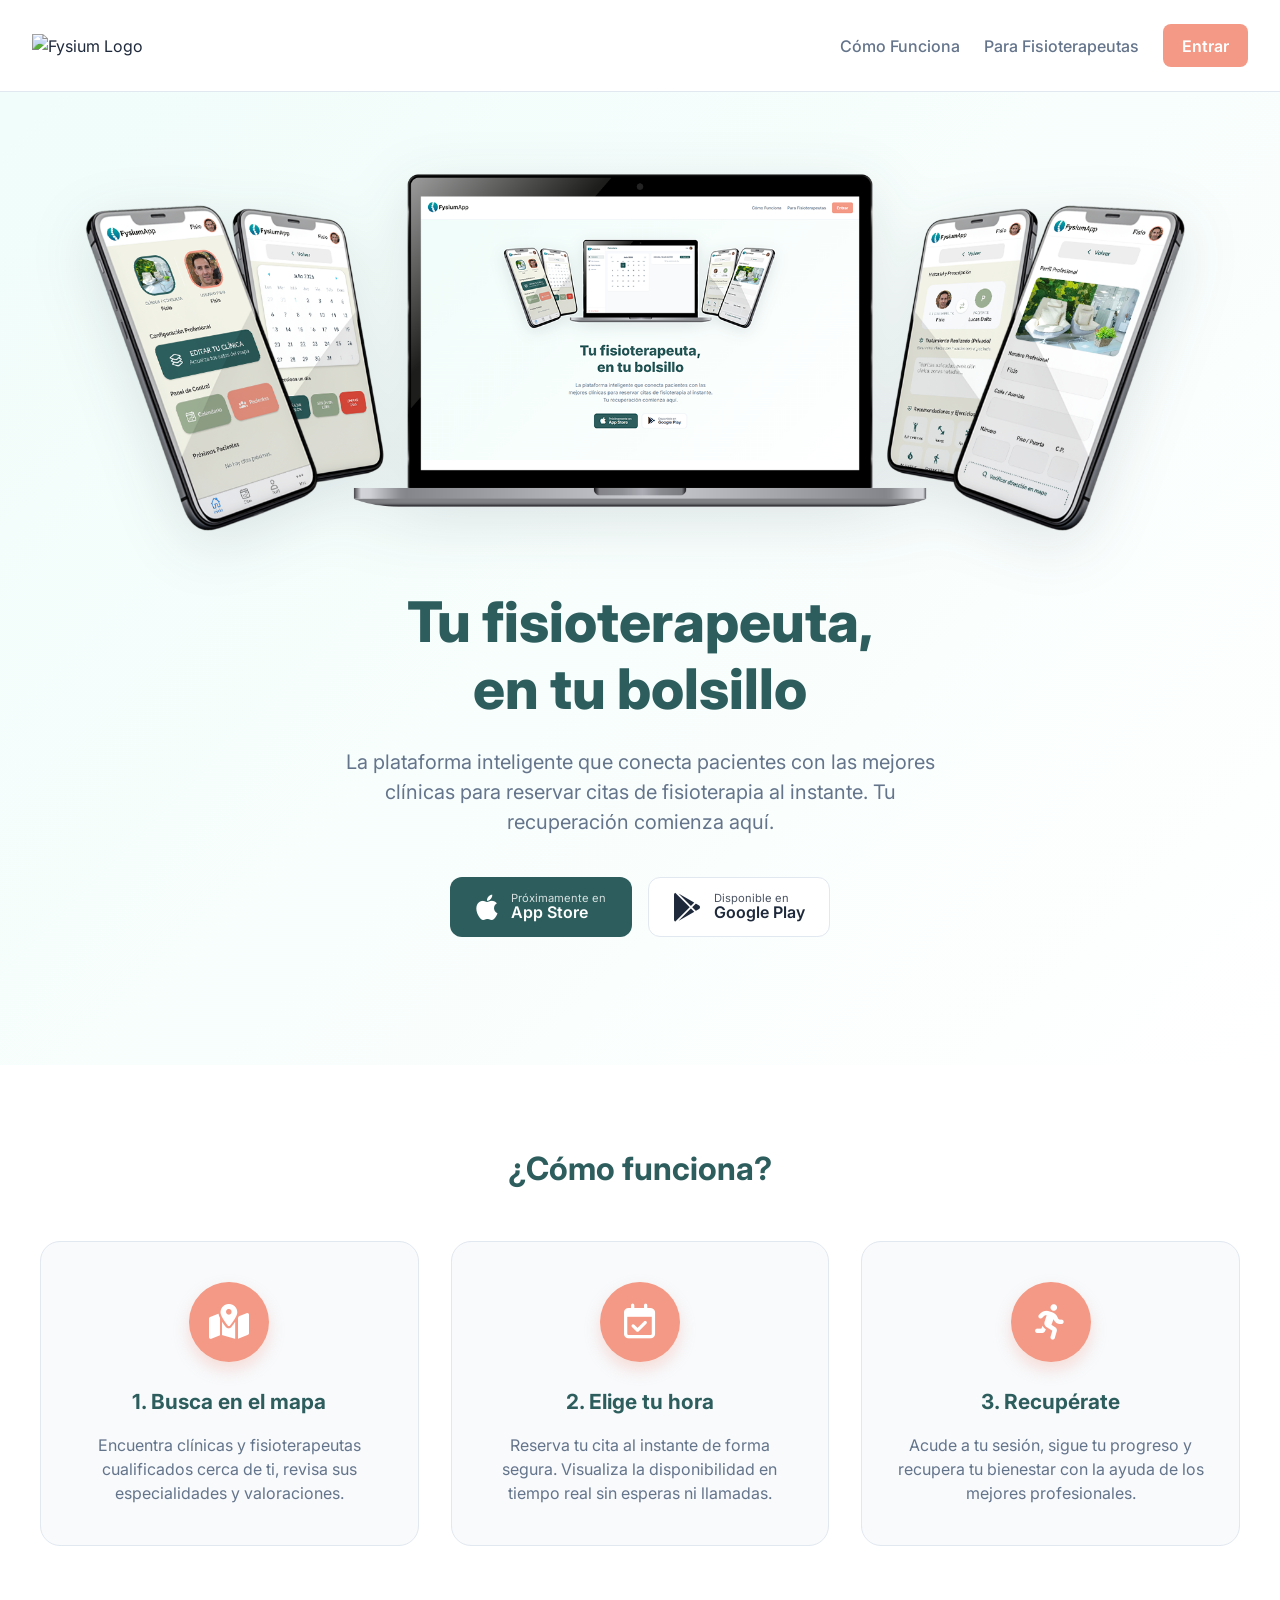
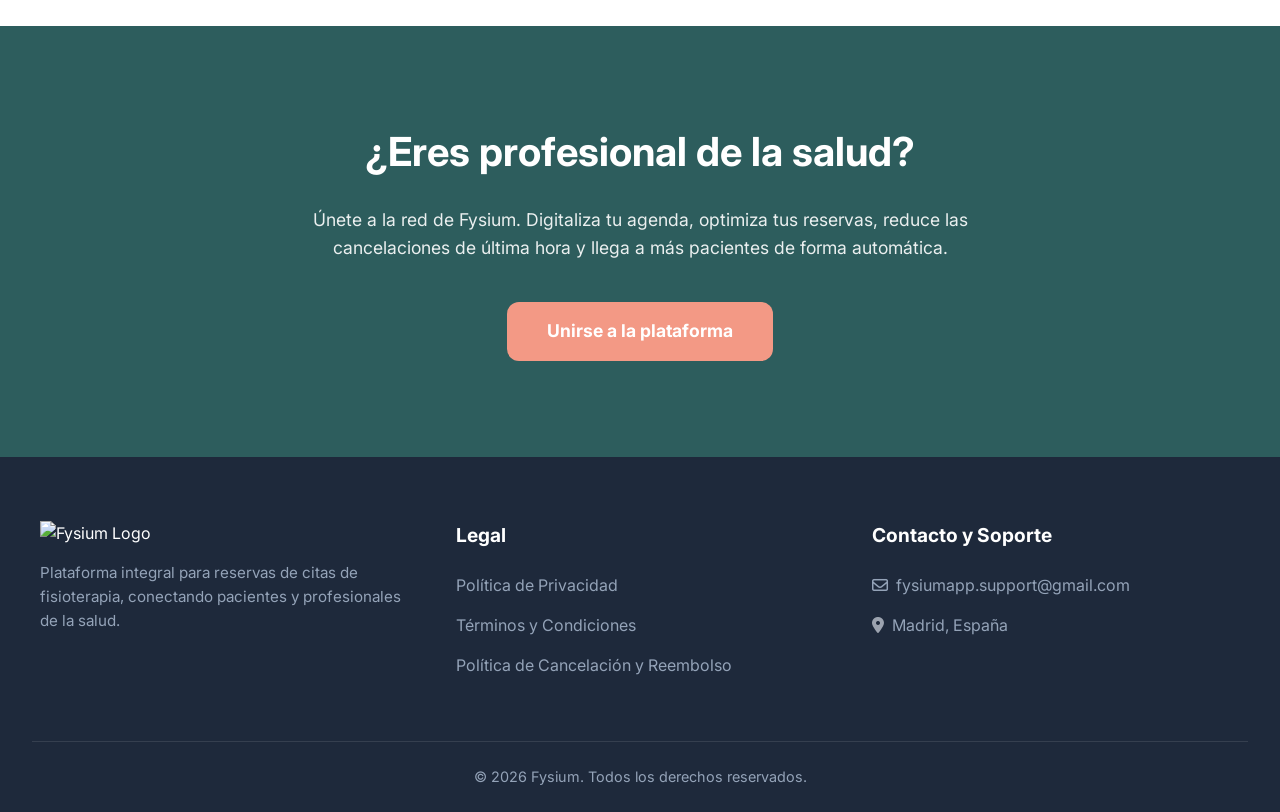
==== index.html @ f47a4908 "Página web con clínicas ok" ====
<!DOCTYPE html>
<html lang="es">

<head>
    <meta charset="UTF-8">
    <meta name="viewport" content="width=device-width, initial-scale=1.0">
    <title>Tu fisioterapeuta, en tu bolsillo</title>
    <meta name="description" content="Conecta pacientes con clínicas para reservar citas de fisioterapia al instante. Recupera tu bienestar de forma sencilla y rápida.">
    <!-- Google Fonts -->
    <link rel="preconnect" href="https://fonts.googleapis.com">
    <link rel="preconnect" href="https://fonts.gstatic.com" crossorigin>
    <link href="https://fonts.googleapis.com/css2?family=Inter:wght@400;500;600;700;800&display=swap" rel="stylesheet">
    <!-- FontAwesome para iconos -->
    <link rel="stylesheet" href="https://cdnjs.cloudflare.com/ajax/libs/font-awesome/6.4.0/css/all.min.css">
    <link rel="icon" type="image/png" href="favicon.ico">
    <link rel="stylesheet" href="styles/base.css">
    <link rel="stylesheet" href="styles/header.css">
    <link rel="stylesheet" href="styles/hero.css">
    <link rel="stylesheet" href="styles/legal.css">
    <link rel="stylesheet" href="styles/sections.css">
    <link rel="stylesheet" href="styles/footer.css">
</head>

<body>

    <header>
        <div class="logo">
            <img src="assets/FysiumApp_logo.png" alt="Fysium Logo">
        </div>
        <nav style="display: flex; align-items: center; gap: 1.5rem;">
            <a href="#como-funciona" style="font-weight: 500;">Cómo Funciona</a>
            <a href="#fisioterapeutas" style="font-weight: 500;">Para Fisioterapeutas</a>
            <a href="login.html" class="login-btn">Entrar</a>
        </nav>
    </header>

    <main>
        <!-- Hero Section -->
        <section class="hero">
            <!-- 1. MOCKUP CABECERA -->
            <div class="hero-mockup">
                <!-- Cambia el nombre si tu archivo no se llama mockup.png -->
                <img src="assets/banner_web.png" alt="Mockup Fysium App">
            </div>

            <div class="hero-text">
                <h1>Tu fisioterapeuta,<br>en tu bolsillo</h1>
                <p>La plataforma inteligente que conecta pacientes con las mejores clínicas para reservar citas de fisioterapia al instante. Tu recuperación comienza aquí.</p>

                <div class="store-buttons">
                    <a href="#" class="store-btn">
                        <i class="fa-brands fa-apple"></i>
                        <div>
                            <span>Próximamente en</span>
                            App Store
                        </div>
                    </a>
                    <a href="#" class="store-btn secondary">
                        <i class="fa-brands fa-google-play"></i>
                        <div>
                            <span>Disponible en</span>
                            Google Play
                        </div>
                    </a>
                </div>
            </div>

        </section>

        <!-- Cómo Funciona -->
        <section id="como-funciona" class="how-it-works">
            <h2 class="section-title">¿Cómo funciona?</h2>
            <div class="steps-container">
                <div class="step-card">
                    <div class="step-icon">
                        <i class="fa-solid fa-map-location-dot"></i>
                    </div>
                    <h3>1. Busca en el mapa</h3>
                    <p>Encuentra clínicas y fisioterapeutas cualificados cerca de ti, revisa sus especialidades y valoraciones.</p>
                </div>
                <div class="step-card">
                    <div class="step-icon">
                        <i class="fa-regular fa-calendar-check"></i>
                    </div>
                    <h3>2. Elige tu hora</h3>
                    <p>Reserva tu cita al instante de forma segura. Visualiza la disponibilidad en tiempo real sin esperas ni llamadas.</p>
                </div>
                <div class="step-card">
                    <div class="step-icon">
                        <i class="fa-solid fa-person-running"></i>
                    </div>
                    <h3>3. Recupérate</h3>
                    <p>Acude a tu sesión, sigue tu progreso y recupera tu bienestar con la ayuda de los mejores profesionales.</p>
                </div>
            </div>
        </section>

        <!-- Para Fisioterapeutas -->
        <section id="fisioterapeutas" class="for-physios">
            <h2>¿Eres profesional de la salud?</h2>
            <p>Únete a la red de Fysium. Digitaliza tu agenda, optimiza tus reservas, reduce las cancelaciones de última hora y llega a más pacientes de forma automática.</p>
            <a href="mailto:fysiumapp.support@gmail.com?subject=Información para clínicas" class="cta-button">Unirse a la plataforma</a>
        </section>
    </main>

    <footer>
        <div class="footer-content">
            <div class="footer-col">
                <div class="logo" style="margin-bottom: 1rem;">
                    <img src="assets/FysiumApp_logo_INV.png" alt="Fysium Logo">
                </div>
                <p>Plataforma integral para reservas de citas de fisioterapia, conectando pacientes y profesionales de la salud.</p>
            </div>

            <div class="footer-col">
                <h4>Legal</h4>
                <ul>
                    <li><a href="privacy-policy.html">Política de Privacidad</a></li>
                    <li><a href="terms-of-service.html">Términos y Condiciones</a></li>
                    <li><a href="refund-policy.html">Política de Cancelación y Reembolso</a></li>
                </ul>
            </div>

            <div class="footer-col">
                <h4>Contacto y Soporte</h4>
                <ul>
                    <li><a href="mailto:soporte@fysium.com"><i class="fa-regular fa-envelope"></i> fysiumapp.support@gmail.com</a></li>
                    <li><i class="fa-solid fa-location-dot" style="margin-right: 0.5rem; color: #9CA3AF;"></i> Madrid, España</li>
                </ul>
            </div>
        </div>
        <div class="footer-bottom">
            &copy; 2026 Fysium. Todos los derechos reservados.
        </div>
    </footer>

</body>

</html>
---- styles/base.css ----
:root {
  --primary: #2D5D5D;
  --primary-light: #3E7C7C;
  --secondary: #9EB091;
  --accent: #F39985;
  --accent-hover: #E3836F;
  --bg: #F8FAFC;
  --white: #FFFFFF;
  --text: #1E293B;
  --text-light: #64748B;
  --border: #E2E8F0;
  --transition: all 0.2s ease;
}

* {
  margin: 0;
  padding: 0;
  box-sizing: border-box;
  font-family: 'Inter', sans-serif;
}

body {
  background-color: var(--bg);
  color: var(--text);
  line-height: 1.5;
  overflow-x: hidden;
  /* Evita scroll horizontal accidental */
}

/* Clases de utilidad general */
.section-title {
  text-align: center;
  font-size: 2rem;
  color: var(--primary);
  margin-bottom: 3rem;
}
---- styles/header.css ----
header {
  display: flex;
  justify-content: space-between;
  align-items: center;
  padding: 1.5rem 2rem;
  background-color: var(--white);
  border-bottom: 1px solid var(--border);
}

header .logo img {
  height: 40px;
  width: auto;
}

header nav {
  display: flex;
  align-items: center;
  gap: 1.5rem;
}

header nav a {
  color: var(--text-light);
  text-decoration: none;
  font-weight: 500;
  transition: var(--transition);
}

header nav a:hover {
  color: var(--primary);
}

.login-btn {
  background-color: var(--accent);
  color: var(--white) !important;
  padding: 0.6rem 1.2rem;
  border-radius: 8px;
  font-weight: 600;
}

.login-btn:hover {
  background-color: var(--accent-hover);
}

/* VERSIÓN MÓVIL DEL HEADER */
@media (max-width: 768px) {
  header {
    flex-direction: column;
    gap: 1rem;
    padding: 1rem;
    text-align: center;
  }

  header nav {
    flex-direction: column;
    gap: 0.8rem !important;
    width: 100%;
  }

  .login-btn {
    width: 100%;
    text-align: center;
  }
}
---- styles/hero.css ----
/* =========================================
   SECCIÓN HERO (Centrada y con Mockup)
========================================= */
.hero {
  display: flex;
  flex-direction: column;
  align-items: center;
  justify-content: center;
  text-align: center;
  padding: 3rem 2rem 4rem 2rem;
  /* Menos espacio arriba, más abajo */
  background: linear-gradient(135deg, #f0fdfa 0%, #ffffff 100%);
  position: relative;
  overflow: hidden;
}

.hero-text {
  display: flex;
  flex-direction: column;
  align-items: center;
  max-width: 800px;
  margin: 0 auto;
  z-index: 2;
}

.hero h1 {
  font-size: 3.5rem;
  /* Letra gigante recuperada */
  color: var(--primary);
  font-weight: 800;
  margin-bottom: 1.5rem;
  line-height: 1.2;
}

.hero p {
  font-size: 1.25rem;
  color: var(--text-light);
  max-width: 600px;
  margin: 0 auto 2.5rem auto;
}

/* Botones de las tiendas */
.store-buttons {
  display: flex;
  gap: 1rem;
  justify-content: center;
  flex-wrap: wrap;
  margin-bottom: 4rem;
  /* Espacio entre los botones y la imagen del mockup */
}

.store-btn {
  display: flex;
  align-items: center;
  gap: 0.8rem;
  background-color: var(--primary);
  color: var(--white);
  padding: 0.8rem 1.5rem;
  border-radius: 12px;
  text-decoration: none;
  transition: var(--transition);
  border: 2px solid transparent;
}

.store-btn:hover {
  background-color: var(--primary-light);
  transform: translateY(-2px);
  box-shadow: 0 4px 12px rgba(45, 93, 93, 0.2);
}

.store-btn.secondary {
  background-color: var(--white);
  color: var(--text);
  border: 1px solid var(--border);
}

.store-btn.secondary:hover {
  background-color: var(--bg);
}

.store-btn i {
  font-size: 1.8rem;
}

.store-btn div {
  display: flex;
  flex-direction: column;
  align-items: flex-start;
  line-height: 1.1;
  font-weight: 600;
}

.store-btn div span {
  font-size: 0.7rem;
  font-weight: 400;
  opacity: 0.8;
}

/* =========================================
   MOCKUP (Banner superior de 1920x641)
========================================= */
.hero-mockup {
  width: 100%;
  max-width: 1200px;
  /* Lo hacemos mucho más ancho para aprovechar tu banner */
  display: flex;
  justify-content: center;
  align-items: center;
  margin: 0 auto 3rem auto;
  /* 3rem de margen debajo para separarlo del título */
  z-index: 1;
}

.hero-mockup img {
  width: 100%;
  height: auto;
  filter: drop-shadow(0px 15px 30px rgba(30, 41, 59, 0.12));
}

/* =========================================
   ADAPTACIÓN A MÓVILES (Pantallas pequeñas)
========================================= */
@media (max-width: 768px) {
  .hero {
    padding: 4rem 1rem 0 1rem;
    /* Quitamos padding abajo para que la imagen pegue al borde */
  }

  .hero h1 {
    font-size: 2.5rem;
    /* Letra un poco más pequeña en móvil */
  }

  .store-buttons {
    flex-direction: column;
    align-items: stretch;
    width: 100%;
    max-width: 300px;
    margin-bottom: 3rem;
  }

  .store-btn {
    justify-content: center;
  }
}
---- styles/legal.css ----
/* =========================================
   PÁGINAS LEGALES (Privacidad y Términos)
========================================= */
.legal-content {
  padding: 4rem 5%;
  max-width: 800px;
  margin: 0 auto;
}

.legal-content h1 {
  font-size: 2.5rem;
  margin-bottom: 1rem;
  color: var(--primary);
}

.legal-content .last-updated {
  color: var(--text-light);
  margin-bottom: 2rem;
  font-style: italic;
}

.legal-content h2 {
  font-size: 1.5rem;
  margin: 2rem 0 1rem;
  color: var(--primary);
}

.legal-content p,
.legal-content ul {
  margin-bottom: 1rem;
  color: var(--text);
  line-height: 1.6;
}

.legal-content ul {
  padding-left: 2rem;
}
---- styles/sections.css ----
/* =========================================
   SECCIÓN: CÓMO FUNCIONA
========================================= */
.how-it-works {
  padding: 5rem 2rem;
  background-color: var(--white);
  text-align: center;
}

.steps-container {
  display: grid;
  /* Esto hace que las tarjetas se adapten solas al móvil o PC */
  grid-template-columns: repeat(auto-fit, minmax(280px, 1fr));
  gap: 2rem;
  max-width: 1200px;
  margin: 0 auto;
}

.step-card {
  background-color: var(--bg);
  padding: 2.5rem 2rem;
  border-radius: 20px;
  text-align: center;
  transition: var(--transition);
  border: 1px solid var(--border);
}

.step-card:hover {
  transform: translateY(-5px);
  box-shadow: 0 10px 20px rgba(0, 0, 0, 0.05);
}

.step-icon {
  width: 80px;
  height: 80px;
  background-color: var(--accent);
  color: var(--white);
  border-radius: 50%;
  display: flex;
  align-items: center;
  justify-content: center;
  font-size: 2.2rem;
  margin: 0 auto 1.5rem auto;
  box-shadow: 0 8px 16px rgba(243, 153, 133, 0.3);
  /* Sombra coral */
}

.step-card h3 {
  color: var(--primary);
  font-size: 1.3rem;
  margin-bottom: 1rem;
}

.step-card p {
  color: var(--text-light);
  font-size: 1rem;
}

/* =========================================
   SECCIÓN: PARA FISIOTERAPEUTAS
========================================= */
.for-physios {
  padding: 6rem 2rem;
  background-color: var(--primary);
  color: var(--white);
  text-align: center;
}

.for-physios h2 {
  font-size: 2.5rem;
  margin-bottom: 1.5rem;
  color: var(--white);
}

.for-physios p {
  max-width: 700px;
  margin: 0 auto 2.5rem auto;
  font-size: 1.1rem;
  opacity: 0.9;
  line-height: 1.6;
}

.cta-button {
  display: inline-block;
  background-color: var(--accent);
  color: var(--white);
  padding: 1rem 2.5rem;
  border-radius: 12px;
  text-decoration: none;
  font-weight: bold;
  font-size: 1.1rem;
  transition: var(--transition);
}

.cta-button:hover {
  background-color: var(--accent-hover);
  transform: scale(1.05);
}
---- styles/footer.css ----
/* =========================================
   FOOTER (PIE DE PÁGINA)
========================================= */
footer {
  /* Usamos el color de texto más oscuro de tu paleta como fondo */
  background-color: #1E293B;
  color: var(--white);
  padding: 4rem 2rem 1.5rem 2rem;
}

.footer-content {
  max-width: 1200px;
  margin: 0 auto;
  display: grid;
  grid-template-columns: repeat(auto-fit, minmax(250px, 1fr));
  gap: 3rem;
  margin-bottom: 3rem;
}

.footer-col .logo img {
  height: 40px;
  width: auto;
}

.footer-col p {
  color: #94A3B8;
  /* Gris azulado claro */
  font-size: 0.95rem;
  line-height: 1.6;
}

.footer-col h4 {
  font-size: 1.2rem;
  margin-bottom: 1.5rem;
  color: var(--white);
}

.footer-col ul {
  list-style: none;
  padding: 0;
}

.footer-col ul li {
  margin-bottom: 1rem;
}

.footer-col ul a,
.footer-col ul li {
  color: #94A3B8;
  text-decoration: none;
  transition: var(--transition);
  display: flex;
  align-items: center;
}

.footer-col ul a:hover {
  color: var(--accent);
  padding-left: 5px;
  /* Pequeño efecto al pasar el ratón */
}

.footer-col i {
  margin-right: 0.5rem;
}

.footer-bottom {
  text-align: center;
  padding-top: 1.5rem;
  border-top: 1px solid rgba(255, 255, 255, 0.1);
  color: #94A3B8;
  font-size: 0.9rem;
}
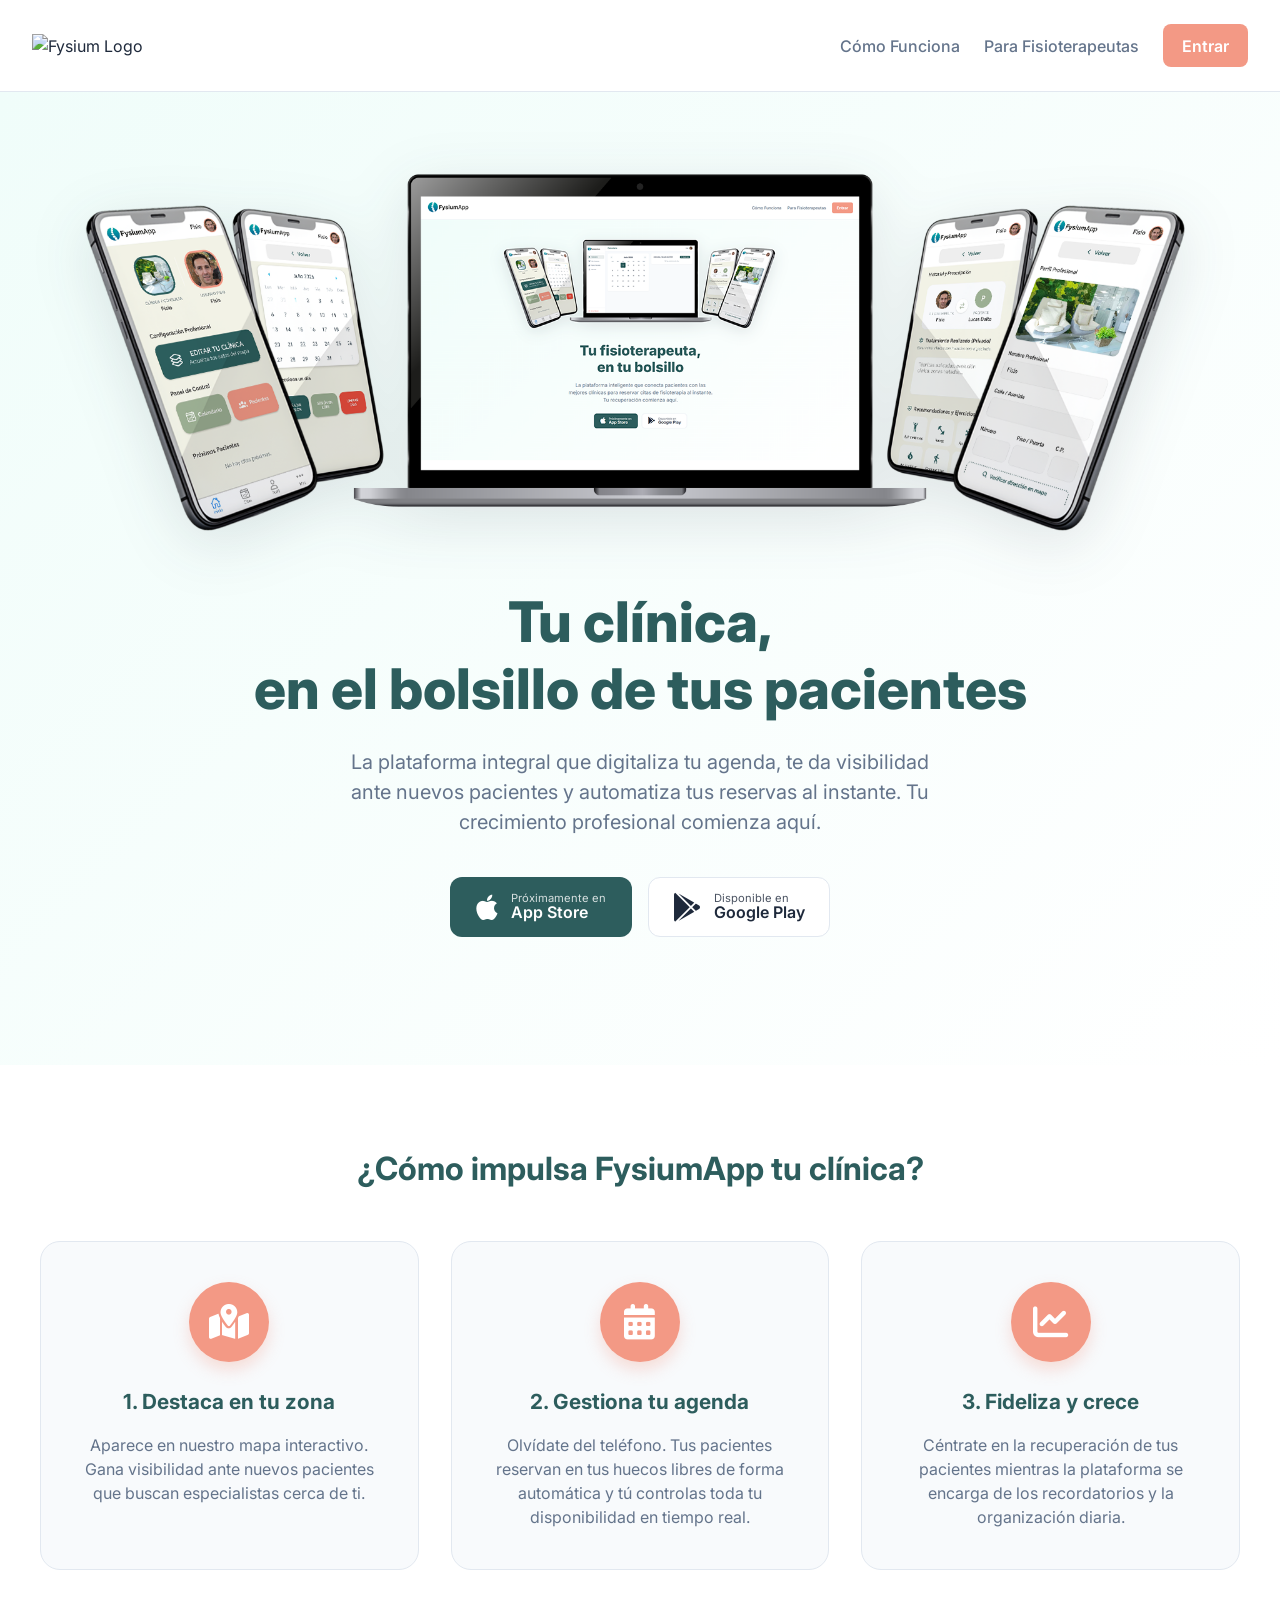
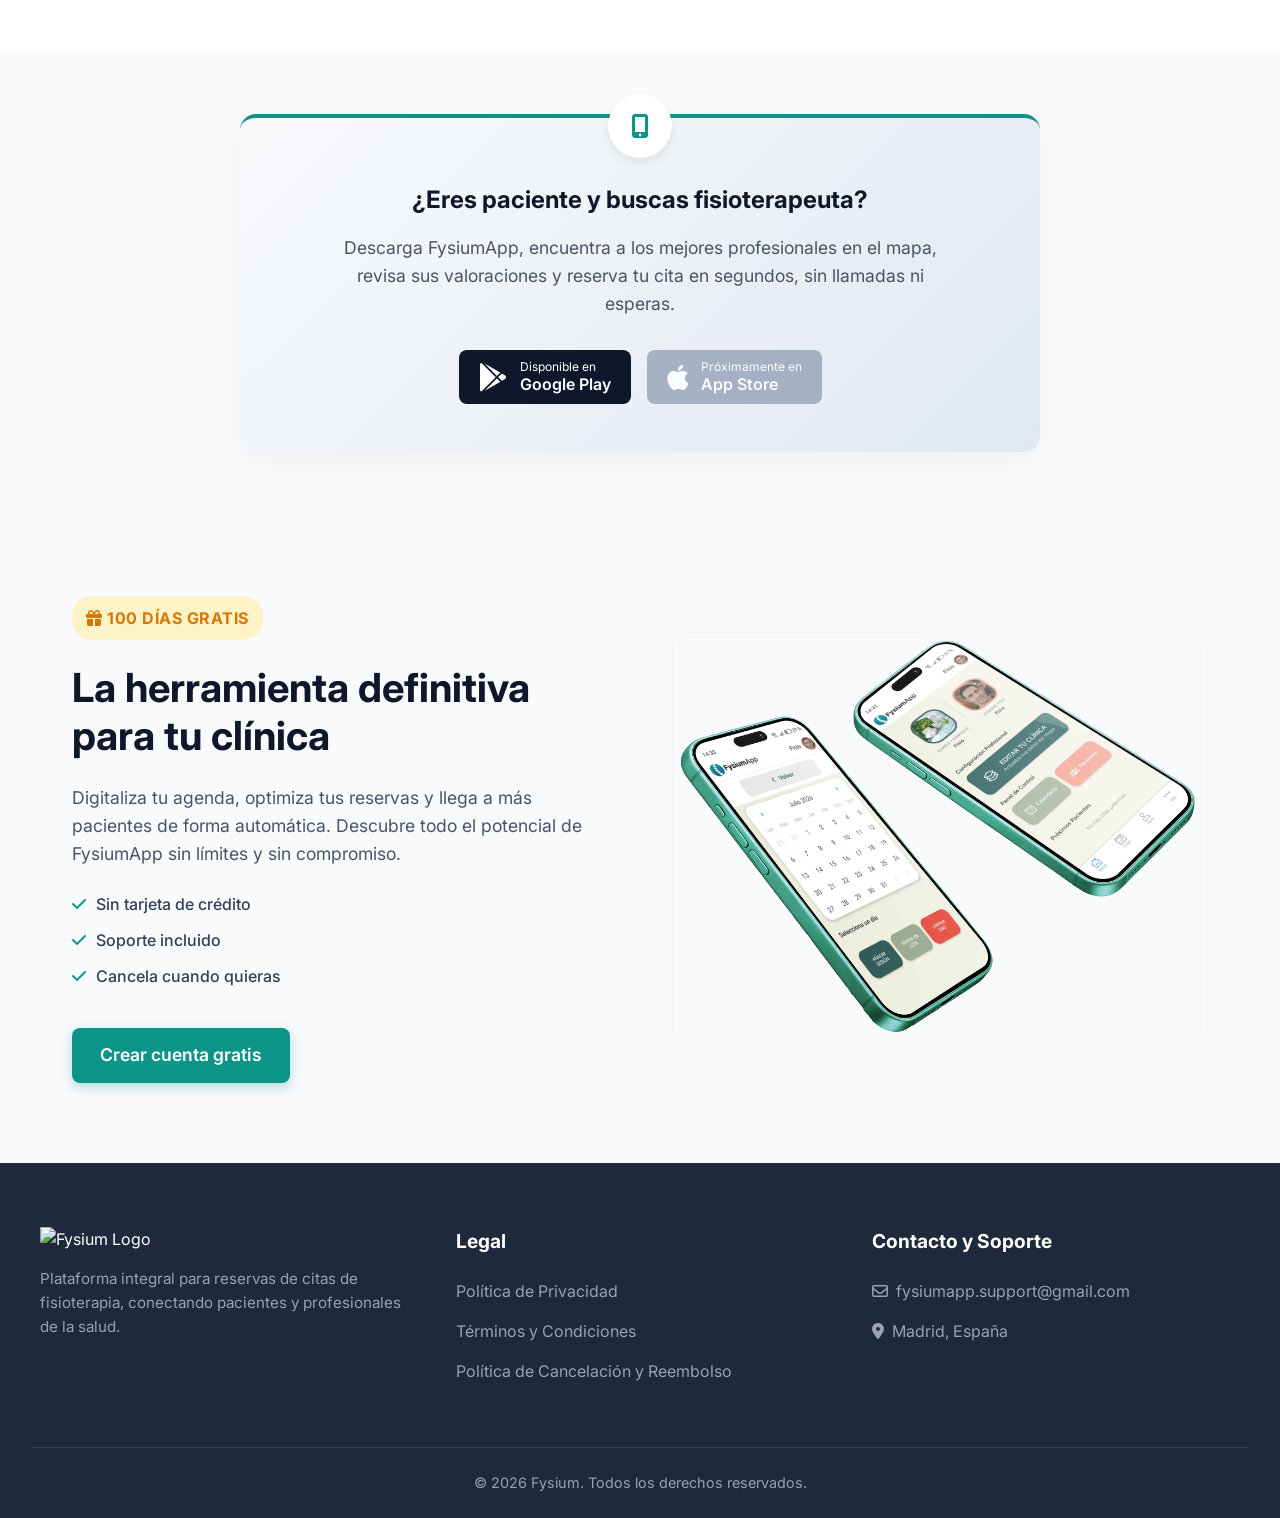
==== commit 921fefe4: "Restaurar contraseña" ====
--- a/index.html
+++ b/index.html
@@ -16,6 +16,8 @@
     <link rel="stylesheet" href="styles/base.css">
     <link rel="stylesheet" href="styles/header.css">
     <link rel="stylesheet" href="styles/hero.css">
+    <link rel="stylesheet" href="styles/banner.css">
+    <link rel="stylesheet" href="styles/bloqueCaptacion.css">
     <link rel="stylesheet" href="styles/legal.css">
     <link rel="stylesheet" href="styles/sections.css">
     <link rel="stylesheet" href="styles/footer.css">
@@ -44,8 +46,8 @@
             </div>
 
             <div class="hero-text">
-                <h1>Tu fisioterapeuta,<br>en tu bolsillo</h1>
-                <p>La plataforma inteligente que conecta pacientes con las mejores clínicas para reservar citas de fisioterapia al instante. Tu recuperación comienza aquí.</p>
+                <h1>Tu clínica,<br>en el bolsillo de tus pacientes</h1>
+                <p>La plataforma integral que digitaliza tu agenda, te da visibilidad ante nuevos pacientes y automatiza tus reservas al instante. Tu crecimiento profesional comienza aquí.</p>
 
                 <div class="store-buttons">
                     <a href="#" class="store-btn">
@@ -69,37 +71,70 @@
 
         <!-- Cómo Funciona -->
         <section id="como-funciona" class="how-it-works">
-            <h2 class="section-title">¿Cómo funciona?</h2>
+            <h2 class="section-title">¿Cómo impulsa FysiumApp tu clínica?</h2>
             <div class="steps-container">
                 <div class="step-card">
                     <div class="step-icon">
                         <i class="fa-solid fa-map-location-dot"></i>
                     </div>
-                    <h3>1. Busca en el mapa</h3>
-                    <p>Encuentra clínicas y fisioterapeutas cualificados cerca de ti, revisa sus especialidades y valoraciones.</p>
+                    <h3>1. Destaca en tu zona</h3>
+                    <p>Aparece en nuestro mapa interactivo. Gana visibilidad ante nuevos pacientes que buscan especialistas cerca de ti.</p>
                 </div>
                 <div class="step-card">
                     <div class="step-icon">
-                        <i class="fa-regular fa-calendar-check"></i>
+                        <i class="fa-solid fa-calendar-days"></i>
                     </div>
-                    <h3>2. Elige tu hora</h3>
-                    <p>Reserva tu cita al instante de forma segura. Visualiza la disponibilidad en tiempo real sin esperas ni llamadas.</p>
+                    <h3>2. Gestiona tu agenda</h3>
+                    <p>Olvídate del teléfono. Tus pacientes reservan en tus huecos libres de forma automática y tú controlas toda tu disponibilidad en tiempo real.</p>
                 </div>
                 <div class="step-card">
                     <div class="step-icon">
-                        <i class="fa-solid fa-person-running"></i>
+                        <i class="fa-solid fa-chart-line"></i>
                     </div>
-                    <h3>3. Recupérate</h3>
-                    <p>Acude a tu sesión, sigue tu progreso y recupera tu bienestar con la ayuda de los mejores profesionales.</p>
+                    <h3>3. Fideliza y crece</h3>
+                    <p>Céntrate en la recuperación de tus pacientes mientras la plataforma se encarga de los recordatorios y la organización diaria.</p>
                 </div>
             </div>
         </section>
 
-        <!-- Para Fisioterapeutas -->
-        <section id="fisioterapeutas" class="for-physios">
-            <h2>¿Eres profesional de la salud?</h2>
-            <p>Únete a la red de Fysium. Digitaliza tu agenda, optimiza tus reservas, reduce las cancelaciones de última hora y llega a más pacientes de forma automática.</p>
-            <a href="mailto:fysiumapp.support@gmail.com?subject=Información para clínicas" class="cta-button">Unirse a la plataforma</a>
+        <section class="patient-banner">
+            <div class="banner-icon">
+                <i class="fa-solid fa-mobile-screen-button"></i>
+            </div>
+            <h3>¿Eres paciente y buscas fisioterapeuta?</h3>
+            <p>Descarga FysiumApp, encuentra a los mejores profesionales en el mapa, revisa sus valoraciones y reserva tu cita en segundos, sin llamadas ni esperas.</p>
+
+            <div class="download-buttons">
+                <a href="#" class="btn-store">
+                    <i class="fa-brands fa-google-play"></i>
+                    <span>Disponible en<br><strong>Google Play</strong></span>
+                </a>
+                <a href="#" class="btn-store disabled">
+                    <i class="fa-brands fa-apple"></i>
+                    <span>Próximamente en<br><strong>App Store</strong></span>
+                </a>
+            </div>
+        </section>
+
+        <section id="fisioterapeutas" class="physio-promo">
+            <div class="promo-content">
+                <div class="promo-badge">
+                    <i class="fa-solid fa-gift"></i> 100 DÍAS GRATIS
+                </div>
+                <h2>La herramienta definitiva para tu clínica</h2>
+                <p>Digitaliza tu agenda, optimiza tus reservas y llega a más pacientes de forma automática. Descubre todo el potencial de FysiumApp sin límites y sin compromiso.</p>
+                <ul class="promo-features">
+                    <li><i class="fa-solid fa-check"></i> Sin tarjeta de crédito</li>
+                    <li><i class="fa-solid fa-check"></i> Soporte incluido</li>
+                    <li><i class="fa-solid fa-check"></i> Cancela cuando quieras</li>
+                </ul>
+                <a href="registro.html" class="cta-button-main">Crear cuenta gratis</a>
+            </div>
+
+            <div class="promo-image">
+                <img src="assets/banner_web_2.png" alt="Panel de gestión de FysiumApp">
+                <div class="image-backdrop"></div>
+            </div>
         </section>
     </main>
 
--- a/styles/banner.css
+++ b/styles/banner.css
@@ -0,0 +1,94 @@
+/* --- Banner para Pacientes --- */
+.patient-banner {
+  background: linear-gradient(135deg, #f8fafc 0%, #e2e8f0 100%);
+  border-radius: 16px;
+  padding: 3rem 2rem;
+  margin: 4rem auto;
+  max-width: 800px;
+  text-align: center;
+  box-shadow: 0 10px 30px -5px rgba(0, 0, 0, 0.05);
+  border-top: 4px solid #0d9488;
+  /* Cámbialo por el color principal de tu app */
+  position: relative;
+}
+
+.banner-icon {
+  background: #ffffff;
+  width: 64px;
+  height: 64px;
+  border-radius: 50%;
+  display: flex;
+  align-items: center;
+  justify-content: center;
+  margin: -4.5rem auto 1.5rem auto;
+  /* Saca el icono un poco hacia arriba */
+  box-shadow: 0 4px 10px rgba(0, 0, 0, 0.08);
+  font-size: 24px;
+  color: #0d9488;
+  /* Tu color principal */
+}
+
+.patient-banner h3 {
+  color: #0f172a;
+  font-size: 1.5rem;
+  font-weight: 700;
+  margin-bottom: 1rem;
+}
+
+.patient-banner p {
+  color: #475569;
+  font-size: 1.1rem;
+  line-height: 1.6;
+  max-width: 600px;
+  margin: 0 auto 2rem auto;
+}
+
+/* Botones de descarga */
+.download-buttons {
+  display: flex;
+  gap: 1rem;
+  justify-content: center;
+  flex-wrap: wrap;
+}
+
+.btn-store {
+  display: flex;
+  align-items: center;
+  gap: 12px;
+  background: #0f172a;
+  color: #ffffff;
+  text-decoration: none;
+  padding: 10px 20px;
+  border-radius: 8px;
+  transition: transform 0.2s ease, background 0.2s ease;
+  text-align: left;
+  line-height: 1.2;
+}
+
+.btn-store i {
+  font-size: 1.8rem;
+}
+
+.btn-store span {
+  font-size: 0.75rem;
+}
+
+.btn-store strong {
+  font-size: 1rem;
+  font-weight: 600;
+}
+
+.btn-store:hover {
+  background: #1e293b;
+  transform: translateY(-3px);
+}
+
+.btn-store.disabled {
+  background: #94a3b8;
+  cursor: not-allowed;
+  opacity: 0.8;
+}
+
+.btn-store.disabled:hover {
+  transform: none;
+}
--- a/styles/bloqueCaptacion.css
+++ b/styles/bloqueCaptacion.css
@@ -0,0 +1,123 @@
+/* --- Sección Promocional Fisios --- */
+.physio-promo {
+  display: flex;
+  align-items: center;
+  justify-content: space-between;
+  gap: 4rem;
+  padding: 5rem 2rem;
+  max-width: 1200px;
+  margin: 0 auto;
+}
+
+.promo-content {
+  flex: 1;
+  max-width: 550px;
+}
+
+.promo-badge {
+  display: inline-block;
+  background: #fef3c7;
+  color: #d97706;
+  font-size: 1rem;
+  font-weight: 700;
+  padding: 10px 14px;
+  border-radius: 20px;
+  margin-bottom: 1.5rem;
+  letter-spacing: 0.5px;
+}
+
+.physio-promo h2 {
+  font-size: 2.5rem;
+  color: #0f172a;
+  line-height: 1.2;
+  margin-bottom: 1.5rem;
+}
+
+.physio-promo p {
+  font-size: 1.1rem;
+  color: #475569;
+  line-height: 1.6;
+  margin-bottom: 1.5rem;
+}
+
+.promo-features {
+  list-style: none;
+  padding: 0;
+  margin-bottom: 2.5rem;
+}
+
+.promo-features li {
+  margin-bottom: 0.75rem;
+  color: #334155;
+  font-weight: 500;
+  display: flex;
+  align-items: center;
+  gap: 10px;
+}
+
+.promo-features li i {
+  color: #0d9488;
+  /* Tu color principal */
+}
+
+.cta-button-main {
+  display: inline-block;
+  background: #0d9488;
+  color: #fff;
+  font-size: 1.1rem;
+  font-weight: 600;
+  padding: 14px 28px;
+  border-radius: 8px;
+  text-decoration: none;
+  transition: background 0.3s ease, transform 0.2s ease;
+  box-shadow: 0 4px 12px rgba(13, 148, 136, 0.3);
+}
+
+.cta-button-main:hover {
+  background: #0f766e;
+  transform: translateY(-2px);
+}
+
+.promo-image {
+  flex: 1;
+  position: relative;
+}
+
+.promo-image img {
+  width: 100%;
+  height: auto;
+  border-radius: 12px;
+
+  position: relative;
+  z-index: 2;
+}
+
+/* .image-backdrop {
+  position: absolute;
+  top: -20px;
+  right: -20px;
+  width: 100%;
+  height: 100%;
+  background: #e2e8f0;
+  border-radius: 12px;
+  z-index: 1;
+} */
+
+/* Responsividad para móviles */
+@media (max-width: 900px) {
+  .physio-promo {
+    flex-direction: column;
+    text-align: center;
+    gap: 3rem;
+  }
+
+  .promo-content {
+    margin: 0 auto;
+  }
+
+  .promo-features li {
+    justify-content: center;
+  }
+
+
+}
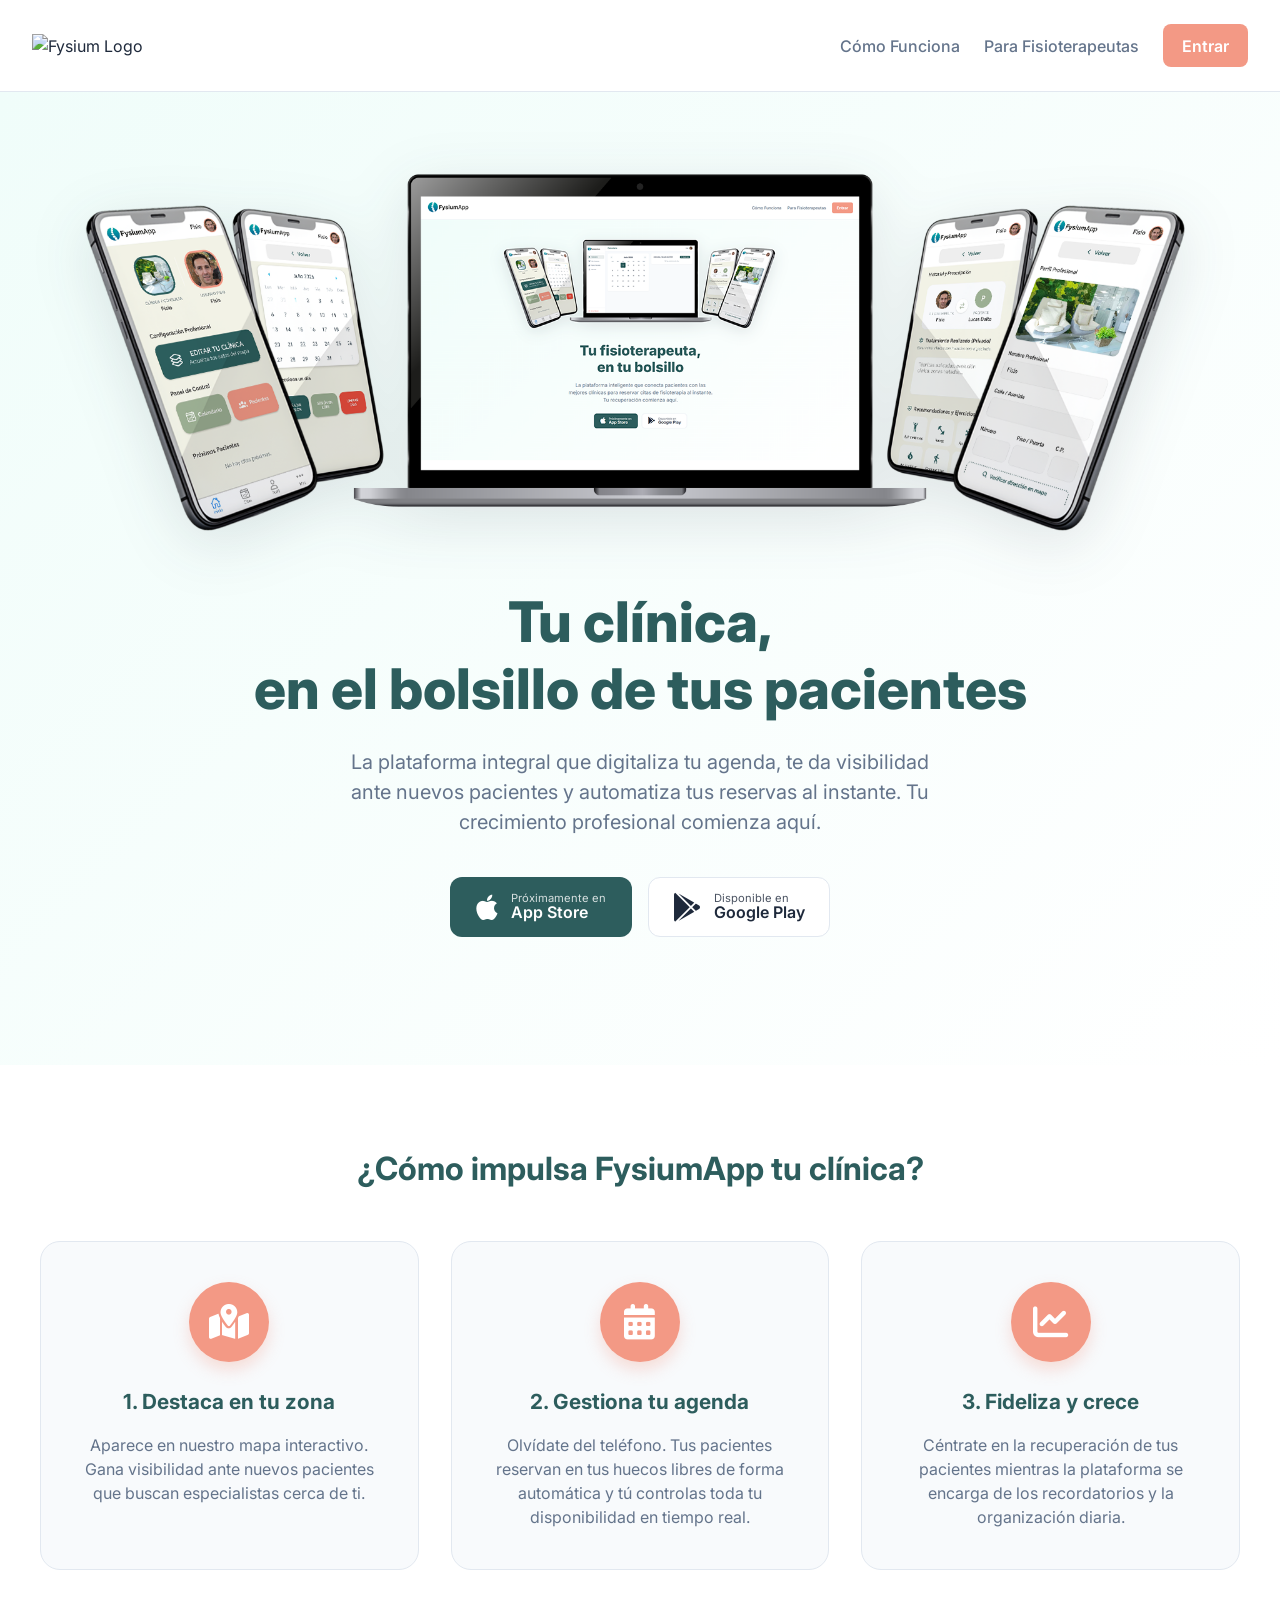
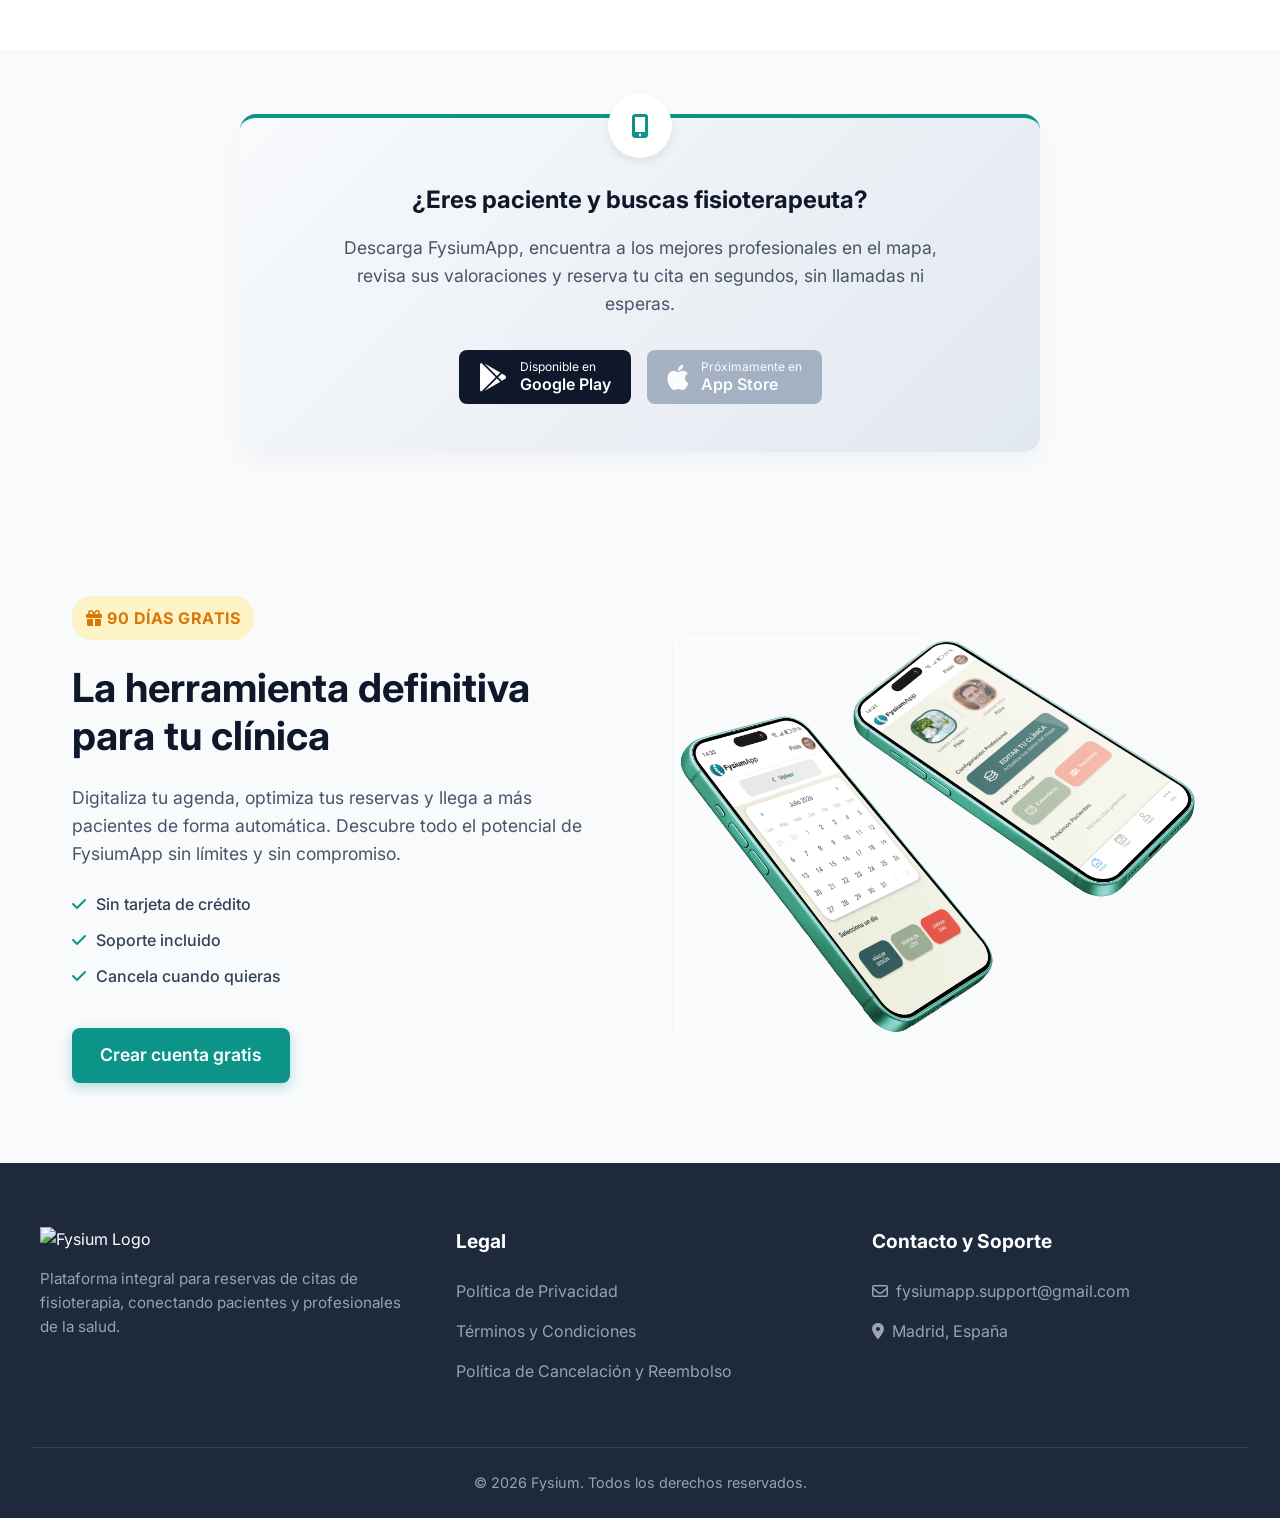
==== commit 333f5ca7: "Cambio de días de prueba" ====
--- a/index.html
+++ b/index.html
@@ -119,7 +119,7 @@
         <section id="fisioterapeutas" class="physio-promo">
             <div class="promo-content">
                 <div class="promo-badge">
-                    <i class="fa-solid fa-gift"></i> 100 DÍAS GRATIS
+                    <i class="fa-solid fa-gift"></i> 90 DÍAS GRATIS
                 </div>
                 <h2>La herramienta definitiva para tu clínica</h2>
                 <p>Digitaliza tu agenda, optimiza tus reservas y llega a más pacientes de forma automática. Descubre todo el potencial de FysiumApp sin límites y sin compromiso.</p>
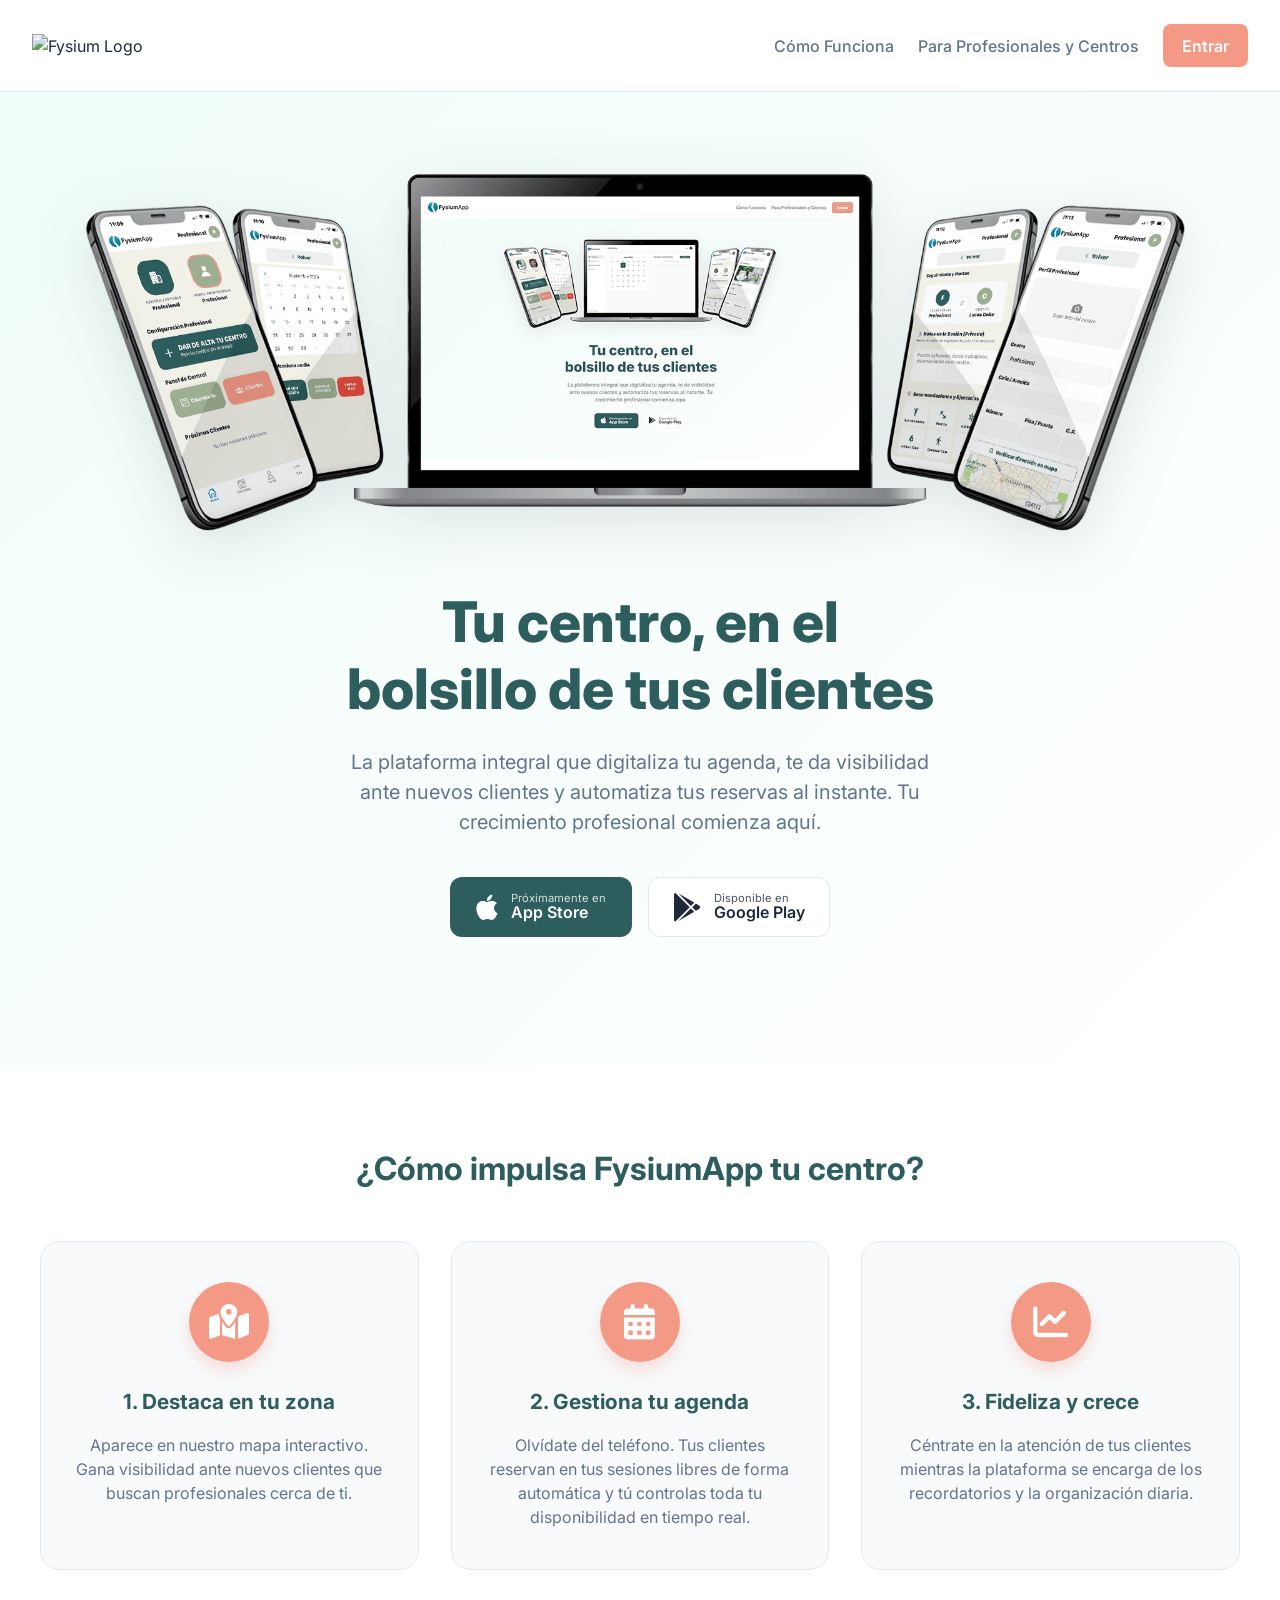
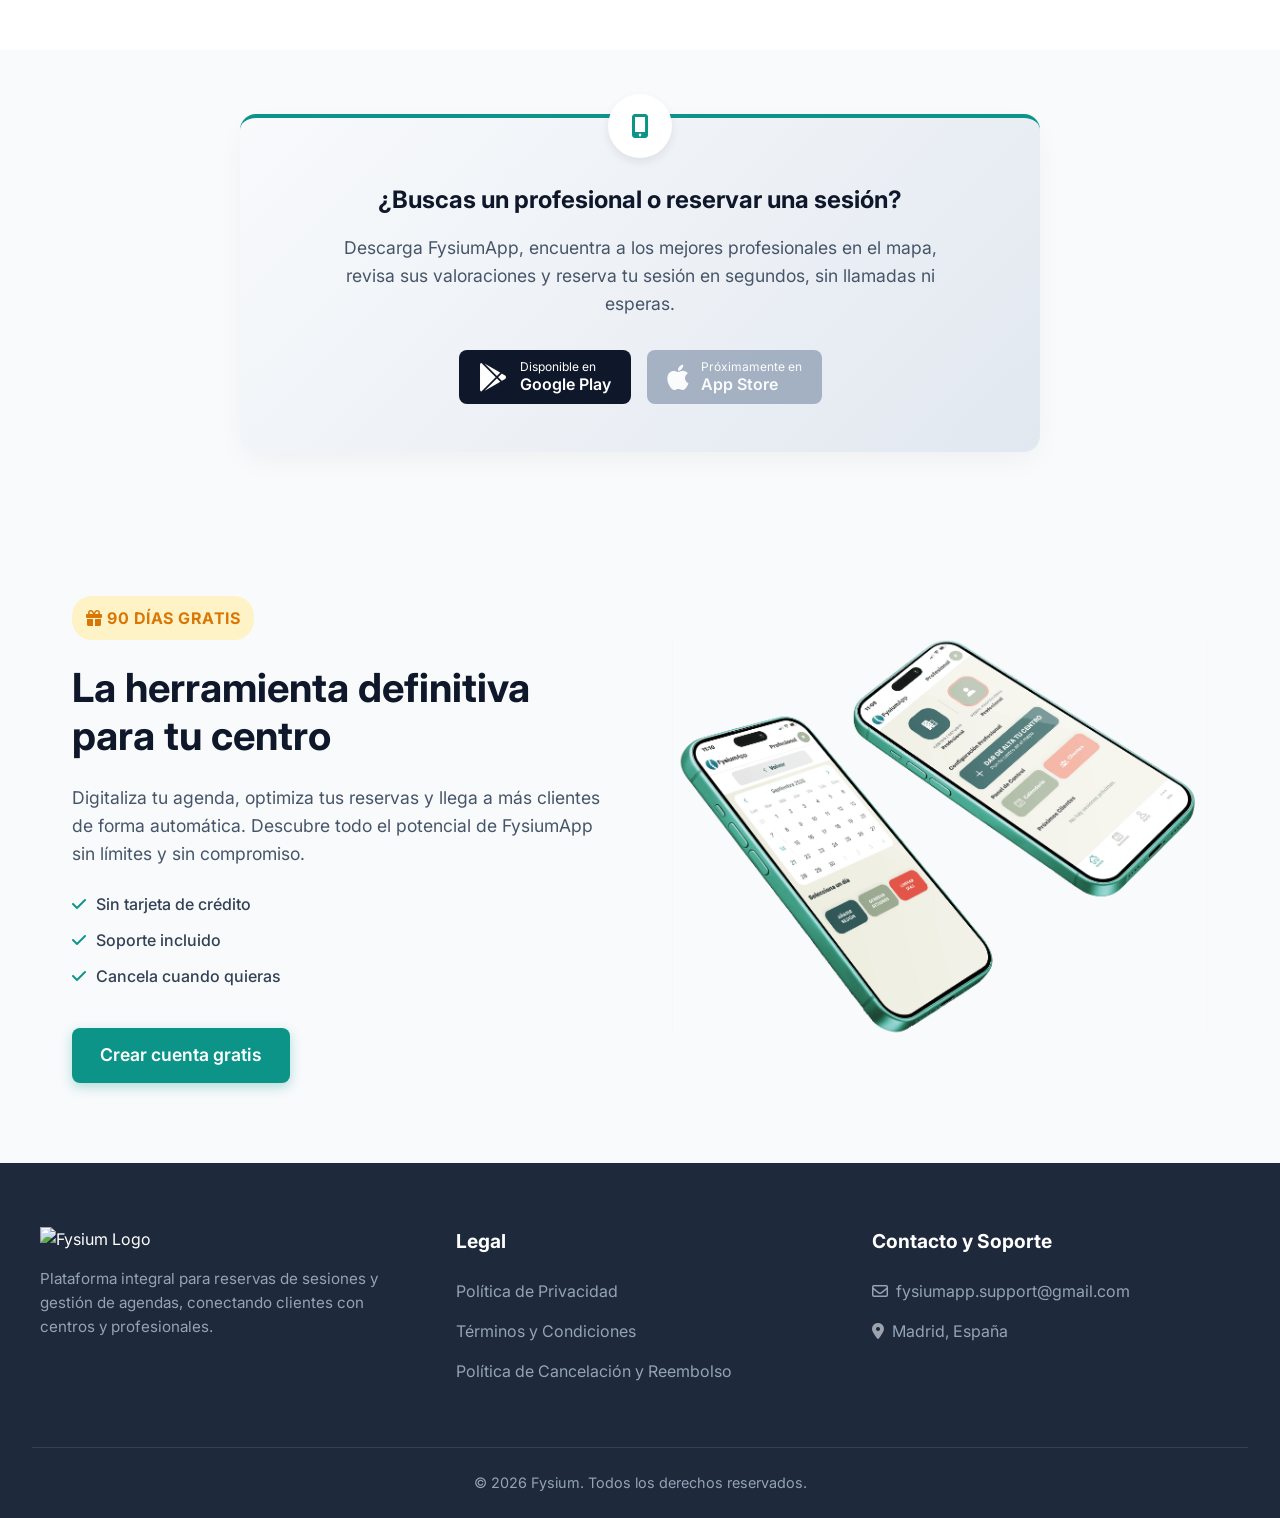
==== commit 83a673cb: "Cambios web producción" ====
--- a/index.html
+++ b/index.html
@@ -4,8 +4,8 @@
 <head>
     <meta charset="UTF-8">
     <meta name="viewport" content="width=device-width, initial-scale=1.0">
-    <title>Tu fisioterapeuta, en tu bolsillo</title>
-    <meta name="description" content="Conecta pacientes con clínicas para reservar citas de fisioterapia al instante. Recupera tu bienestar de forma sencilla y rápida.">
+    <title>Tu profesional o centro, en tu bolsillo</title>
+    <meta name="description" content="Conecta clientes con centros y profesionales para reservar sesiones al instante. Gestiona tu bienestar de forma sencilla y rápida.">
     <!-- Google Fonts -->
     <link rel="preconnect" href="https://fonts.googleapis.com">
     <link rel="preconnect" href="https://fonts.gstatic.com" crossorigin>
@@ -31,7 +31,7 @@
         </div>
         <nav style="display: flex; align-items: center; gap: 1.5rem;">
             <a href="#como-funciona" style="font-weight: 500;">Cómo Funciona</a>
-            <a href="#fisioterapeutas" style="font-weight: 500;">Para Fisioterapeutas</a>
+            <a href="#profesionales" style="font-weight: 500;">Para Profesionales y Centros</a>
             <a href="login.html" class="login-btn">Entrar</a>
         </nav>
     </header>
@@ -46,8 +46,8 @@
             </div>
 
             <div class="hero-text">
-                <h1>Tu clínica,<br>en el bolsillo de tus pacientes</h1>
-                <p>La plataforma integral que digitaliza tu agenda, te da visibilidad ante nuevos pacientes y automatiza tus reservas al instante. Tu crecimiento profesional comienza aquí.</p>
+                <h1>Tu centro, en el<br> bolsillo de tus clientes</h1>
+                <p>La plataforma integral que digitaliza tu agenda, te da visibilidad ante nuevos clientes y automatiza tus reservas al instante. Tu crecimiento profesional comienza aquí.</p>
 
                 <div class="store-buttons">
                     <a href="#" class="store-btn">
@@ -57,7 +57,7 @@
                             App Store
                         </div>
                     </a>
-                    <a href="#" class="store-btn secondary">
+                    <a href="https://play.google.com/store/apps/details?id=com.fysium.app" class="store-btn secondary">
                         <i class="fa-brands fa-google-play"></i>
                         <div>
                             <span>Disponible en</span>
@@ -71,28 +71,28 @@
 
         <!-- Cómo Funciona -->
         <section id="como-funciona" class="how-it-works">
-            <h2 class="section-title">¿Cómo impulsa FysiumApp tu clínica?</h2>
+            <h2 class="section-title">¿Cómo impulsa FysiumApp tu centro?</h2>
             <div class="steps-container">
                 <div class="step-card">
                     <div class="step-icon">
                         <i class="fa-solid fa-map-location-dot"></i>
                     </div>
                     <h3>1. Destaca en tu zona</h3>
-                    <p>Aparece en nuestro mapa interactivo. Gana visibilidad ante nuevos pacientes que buscan especialistas cerca de ti.</p>
+                    <p>Aparece en nuestro mapa interactivo. Gana visibilidad ante nuevos clientes que buscan profesionales cerca de ti.</p>
                 </div>
                 <div class="step-card">
                     <div class="step-icon">
                         <i class="fa-solid fa-calendar-days"></i>
                     </div>
                     <h3>2. Gestiona tu agenda</h3>
-                    <p>Olvídate del teléfono. Tus pacientes reservan en tus huecos libres de forma automática y tú controlas toda tu disponibilidad en tiempo real.</p>
+                    <p>Olvídate del teléfono. Tus clientes reservan en tus sesiones libres de forma automática y tú controlas toda tu disponibilidad en tiempo real.</p>
                 </div>
                 <div class="step-card">
                     <div class="step-icon">
                         <i class="fa-solid fa-chart-line"></i>
                     </div>
                     <h3>3. Fideliza y crece</h3>
-                    <p>Céntrate en la recuperación de tus pacientes mientras la plataforma se encarga de los recordatorios y la organización diaria.</p>
+                    <p>Céntrate en la atención de tus clientes mientras la plataforma se encarga de los recordatorios y la organización diaria.</p>
                 </div>
             </div>
         </section>
@@ -101,8 +101,8 @@
             <div class="banner-icon">
                 <i class="fa-solid fa-mobile-screen-button"></i>
             </div>
-            <h3>¿Eres paciente y buscas fisioterapeuta?</h3>
-            <p>Descarga FysiumApp, encuentra a los mejores profesionales en el mapa, revisa sus valoraciones y reserva tu cita en segundos, sin llamadas ni esperas.</p>
+            <h3>¿Buscas un profesional o reservar una sesión?</h3>
+            <p>Descarga FysiumApp, encuentra a los mejores profesionales en el mapa, revisa sus valoraciones y reserva tu sesión en segundos, sin llamadas ni esperas.</p>
 
             <div class="download-buttons">
                 <a href="#" class="btn-store">
@@ -116,13 +116,13 @@
             </div>
         </section>
 
-        <section id="fisioterapeutas" class="physio-promo">
+        <section id="profesionales" class="physio-promo">
             <div class="promo-content">
                 <div class="promo-badge">
                     <i class="fa-solid fa-gift"></i> 90 DÍAS GRATIS
                 </div>
-                <h2>La herramienta definitiva para tu clínica</h2>
-                <p>Digitaliza tu agenda, optimiza tus reservas y llega a más pacientes de forma automática. Descubre todo el potencial de FysiumApp sin límites y sin compromiso.</p>
+                <h2>La herramienta definitiva para tu centro</h2>
+                <p>Digitaliza tu agenda, optimiza tus reservas y llega a más clientes de forma automática. Descubre todo el potencial de FysiumApp sin límites y sin compromiso.</p>
                 <ul class="promo-features">
                     <li><i class="fa-solid fa-check"></i> Sin tarjeta de crédito</li>
                     <li><i class="fa-solid fa-check"></i> Soporte incluido</li>
@@ -144,7 +144,7 @@
                 <div class="logo" style="margin-bottom: 1rem;">
                     <img src="assets/FysiumApp_logo_INV.png" alt="Fysium Logo">
                 </div>
-                <p>Plataforma integral para reservas de citas de fisioterapia, conectando pacientes y profesionales de la salud.</p>
+                <p>Plataforma integral para reservas de sesiones y gestión de agendas, conectando clientes con centros y profesionales.</p>
             </div>
 
             <div class="footer-col">
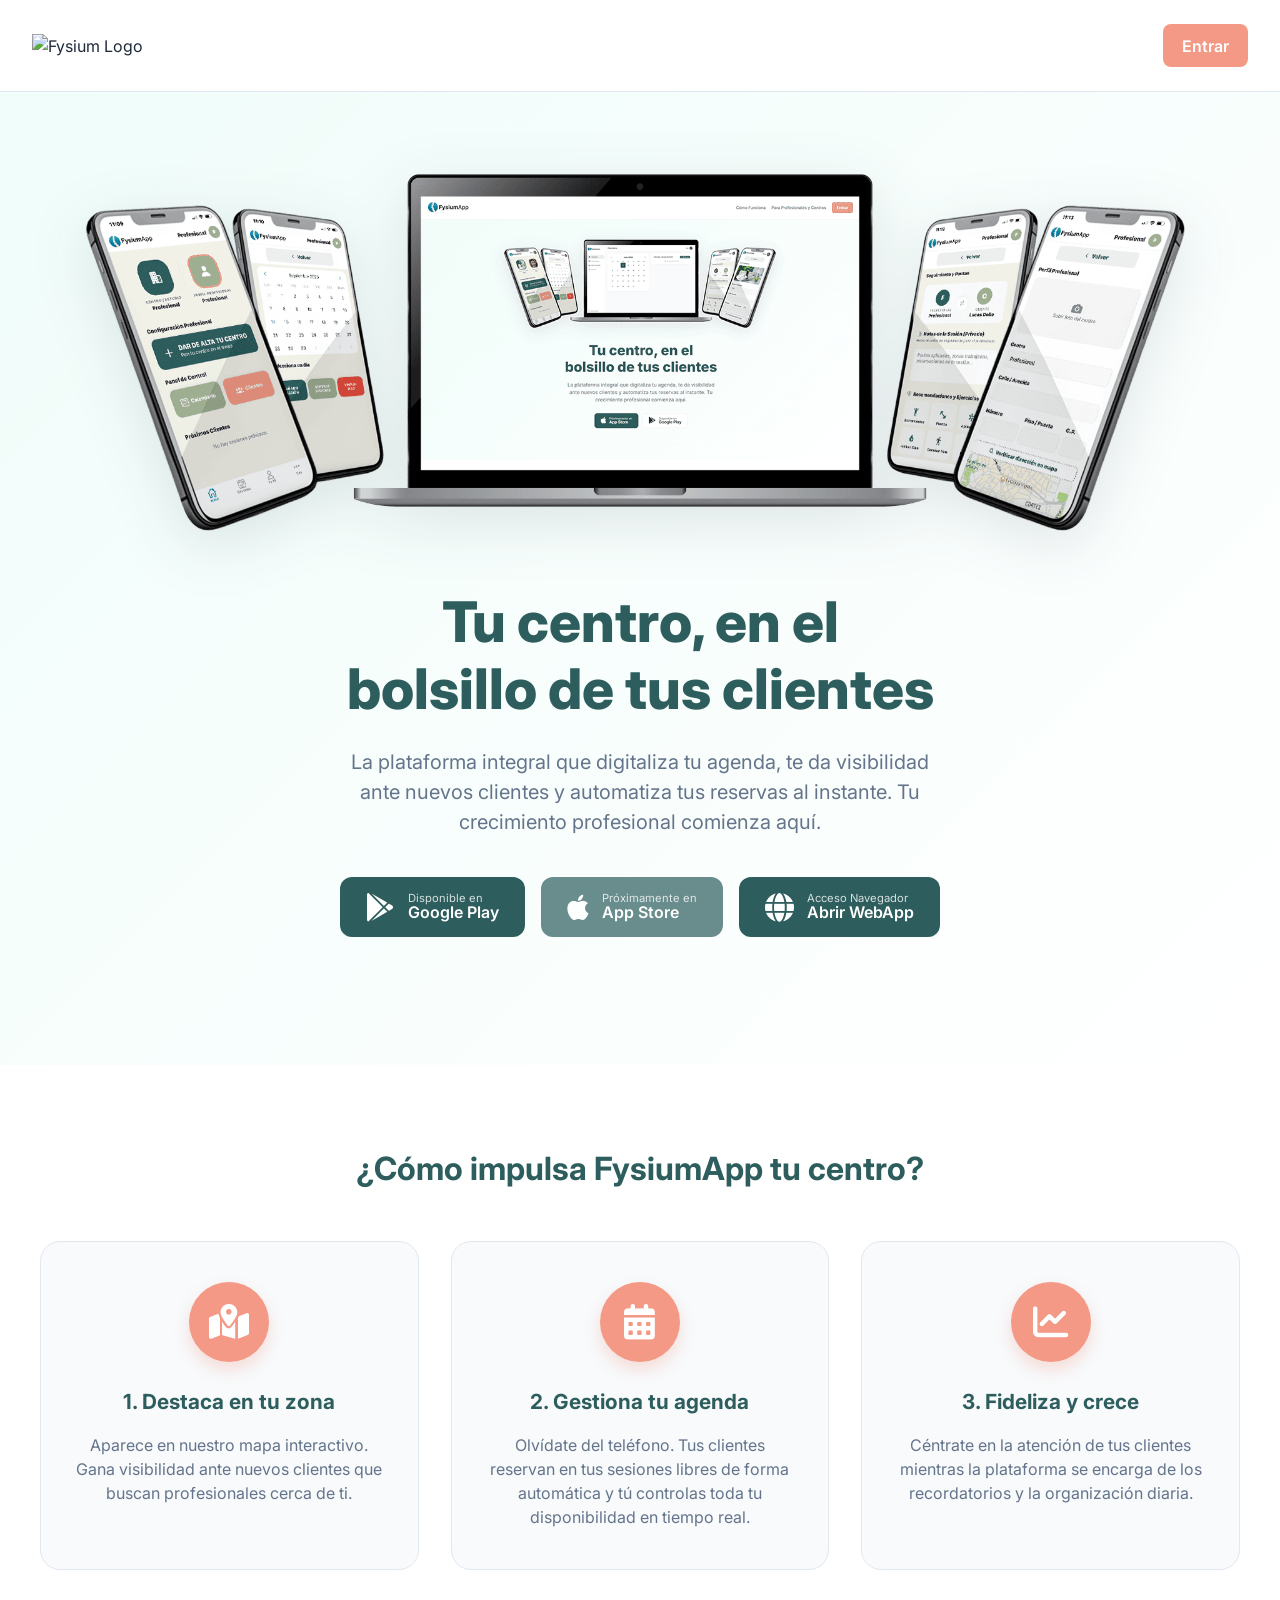
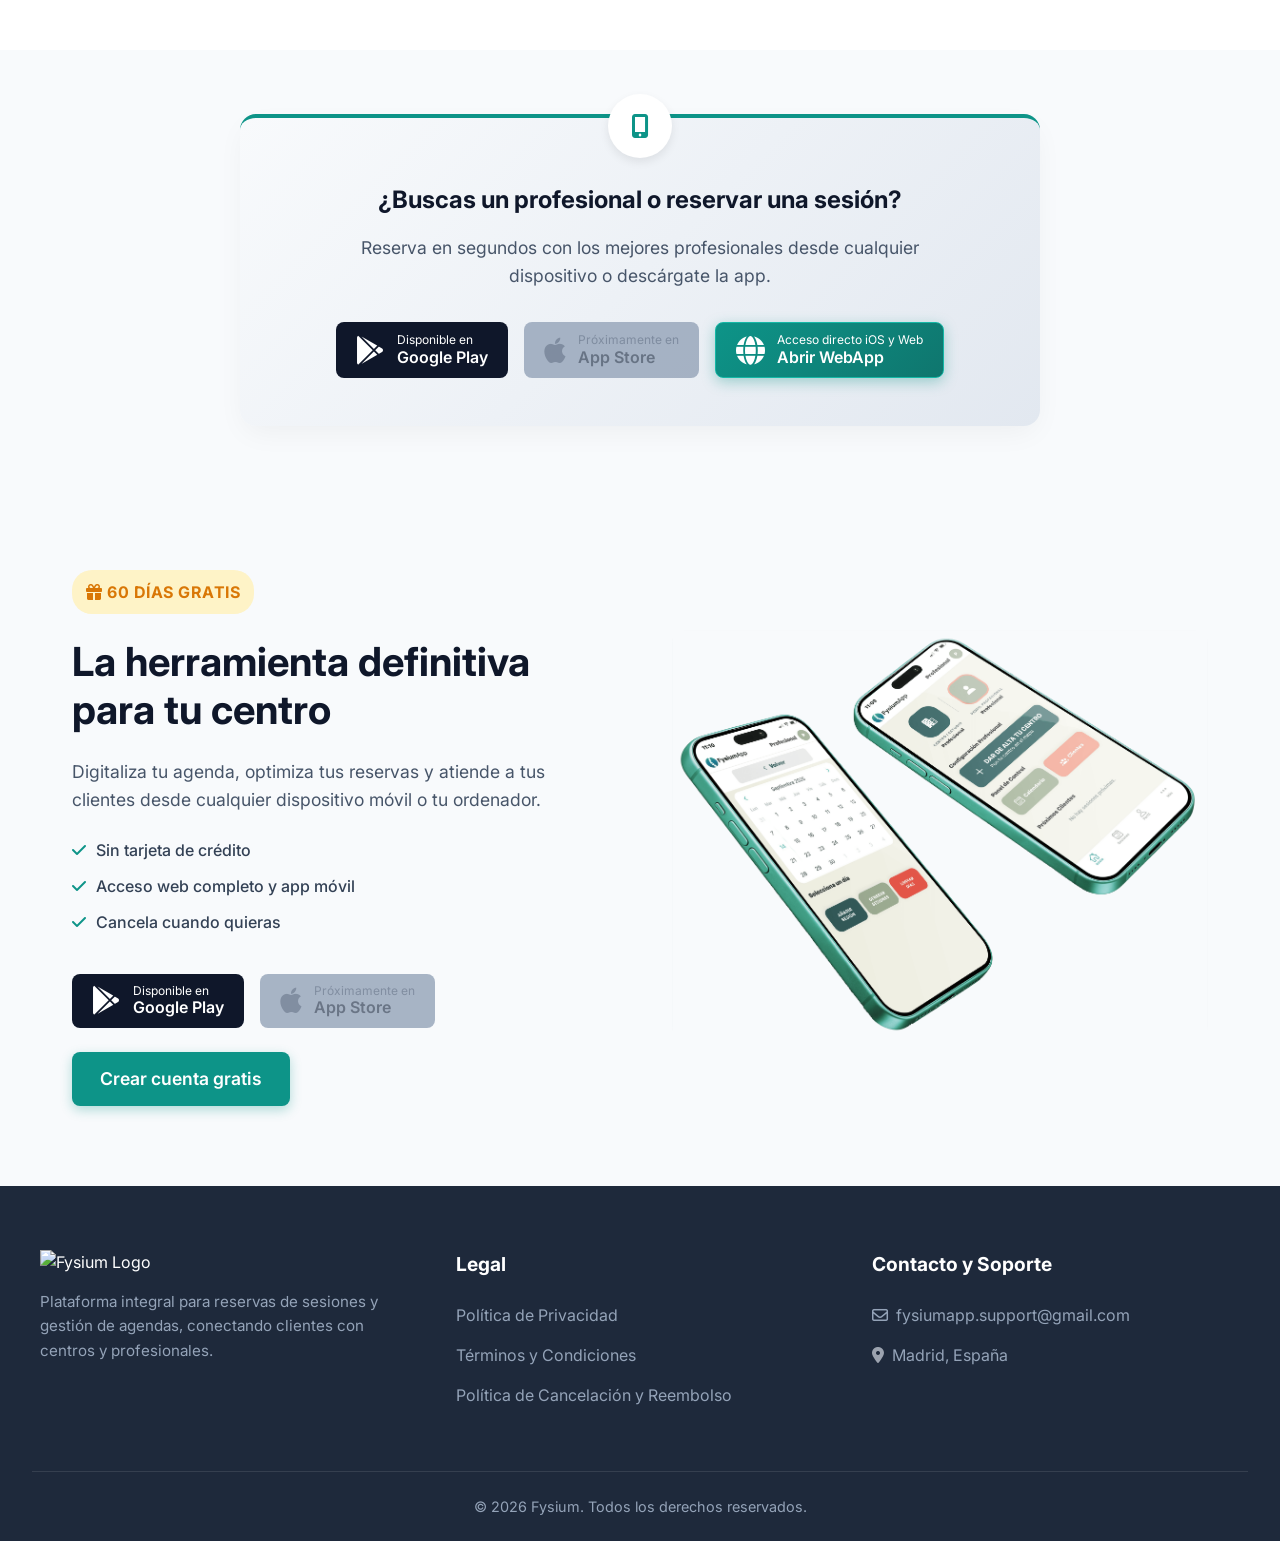
==== commit d3ea1ee3: "Añadiendo webappç" ====
--- a/index.html
+++ b/index.html
@@ -30,8 +30,8 @@
             <img src="assets/FysiumApp_logo.png" alt="Fysium Logo">
         </div>
         <nav style="display: flex; align-items: center; gap: 1.5rem;">
-            <a href="#como-funciona" style="font-weight: 500;">Cómo Funciona</a>
-            <a href="#profesionales" style="font-weight: 500;">Para Profesionales y Centros</a>
+            <!-- <a href="#clientes" style="font-weight: 500;">Clientes</a>
+            <a href="#profesionales" style="font-weight: 500;">Profesionales</a> -->
             <a href="login.html" class="login-btn">Entrar</a>
         </nav>
     </header>
@@ -50,18 +50,25 @@
                 <p>La plataforma integral que digitaliza tu agenda, te da visibilidad ante nuevos clientes y automatiza tus reservas al instante. Tu crecimiento profesional comienza aquí.</p>
 
                 <div class="store-buttons">
-                    <a href="#" class="store-btn">
+                    <a href="https://play.google.com/store/apps/details?id=com.fysium.app" class="store-btn" target="_blank" rel="noopener">
+                        <i class="fa-brands fa-google-play"></i>
+                        <div>
+                            <span>Disponible en</span>
+                            Google Play
+                        </div>
+                    </a>
+                    <a href="#" class="store-btn" style="opacity: 0.7; cursor: default;" title="Próximamente disponible">
                         <i class="fa-brands fa-apple"></i>
                         <div>
                             <span>Próximamente en</span>
                             App Store
                         </div>
                     </a>
-                    <a href="https://play.google.com/store/apps/details?id=com.fysium.app" class="store-btn secondary">
-                        <i class="fa-brands fa-google-play"></i>
+                    <a href="app/" class="store-btn" onclick="mostrarGuiaIos(event)">
+                        <i class="fa-solid fa-globe"></i>
                         <div>
-                            <span>Disponible en</span>
-                            Google Play
+                            <span>Acceso Navegador</span>
+                            Abrir WebApp
                         </div>
                     </a>
                 </div>
@@ -97,21 +104,28 @@
             </div>
         </section>
 
-        <section class="patient-banner">
+        <section id="clientes" class="patient-banner">
             <div class="banner-icon">
                 <i class="fa-solid fa-mobile-screen-button"></i>
             </div>
             <h3>¿Buscas un profesional o reservar una sesión?</h3>
-            <p>Descarga FysiumApp, encuentra a los mejores profesionales en el mapa, revisa sus valoraciones y reserva tu sesión en segundos, sin llamadas ni esperas.</p>
-
+            <p>Reserva en segundos con los mejores profesionales desde cualquier dispositivo o descárgate la app.</p>
+            <!-- LAS 3 OPCIONES: ANDROID, APPLE, WEBAPP -->
             <div class="download-buttons">
-                <a href="#" class="btn-store">
+                <!-- 1. ANDROID -->
+                <a href="https://play.google.com/store/apps/details?id=com.fysium.app" class="btn-store" target="_blank" rel="noopener">
                     <i class="fa-brands fa-google-play"></i>
                     <span>Disponible en<br><strong>Google Play</strong></span>
                 </a>
-                <a href="#" class="btn-store disabled">
+                <!-- 2. APPLE (PRÓXIMAMENTE) -->
+                <div class="btn-store disabled" title="Próximamente disponible en App Store">
                     <i class="fa-brands fa-apple"></i>
                     <span>Próximamente en<br><strong>App Store</strong></span>
+                </div>
+                <!-- 3. WEBAPP (CLIENTES - iOS / NAVEGADOR) -->
+                <a href="app/" class="btn-store btn-webapp" onclick="mostrarGuiaIos(event)">
+                    <i class="fa-solid fa-globe"></i>
+                    <span>Acceso directo iOS y Web<br><strong>Abrir WebApp</strong></span>
                 </a>
             </div>
         </section>
@@ -119,21 +133,32 @@
         <section id="profesionales" class="physio-promo">
             <div class="promo-content">
                 <div class="promo-badge">
-                    <i class="fa-solid fa-gift"></i> 90 DÍAS GRATIS
+                    <i class="fa-solid fa-gift"></i> 60 DÍAS GRATIS
                 </div>
                 <h2>La herramienta definitiva para tu centro</h2>
-                <p>Digitaliza tu agenda, optimiza tus reservas y llega a más clientes de forma automática. Descubre todo el potencial de FysiumApp sin límites y sin compromiso.</p>
+                <p>Digitaliza tu agenda, optimiza tus reservas y atiende a tus clientes desde cualquier dispositivo móvil o tu ordenador.</p>
                 <ul class="promo-features">
                     <li><i class="fa-solid fa-check"></i> Sin tarjeta de crédito</li>
-                    <li><i class="fa-solid fa-check"></i> Soporte incluido</li>
+                    <li><i class="fa-solid fa-check"></i> Acceso web completo y app móvil</li>
                     <li><i class="fa-solid fa-check"></i> Cancela cuando quieras</li>
                 </ul>
+                <!-- LAS 3 OPCIONES PARA PROFESIONALES -->
+                <div class="download-buttons" style="justify-content: flex-start; margin-bottom: 1.5rem;">
+                    <!-- 1. ANDROID -->
+                    <a href="https://play.google.com/store/apps/details?id=com.fysium.app" class="btn-store" target="_blank" rel="noopener">
+                        <i class="fa-brands fa-google-play"></i>
+                        <span>Disponible en<br><strong>Google Play</strong></span>
+                    </a>
+                    <!-- 2. APPLE (PRÓXIMAMENTE) -->
+                    <div class="btn-store disabled" title="Próximamente disponible en App Store">
+                        <i class="fa-brands fa-apple"></i>
+                        <span>Próximamente en<br><strong>App Store</strong></span>
+                    </div>
+                </div>
                 <a href="registro.html" class="cta-button-main">Crear cuenta gratis</a>
             </div>
-
             <div class="promo-image">
                 <img src="assets/banner_web_2.png" alt="Panel de gestión de FysiumApp">
-                <div class="image-backdrop"></div>
             </div>
         </section>
     </main>
@@ -169,6 +194,37 @@
         </div>
     </footer>
 
+    <!-- MODAL GUÍA PARA iPHONE -->
+    <div id="iosModal" style="display: none; position: fixed; inset: 0; background: rgba(0,0,0,0.6); z-index: 9999; justify-content: center; align-items: center; padding: 20px;">
+        <div style="background: white; border-radius: 20px; max-width: 380px; width: 100%; padding: 25px; text-align: center; box-shadow: 0 10px 25px rgba(0,0,0,0.2);">
+            <img src="assets/FysiumApp_logo.png" alt="Fysium" style="width: 70px; height: 70px; margin-bottom: 15px;">
+            <h3 style="color: #0195a3; font-size: 1.3rem; margin-bottom: 8px;">Instalar en tu iPhone</h3>
+            <p style="color: #64748b; font-size: 0.9rem; margin-bottom: 20px;">Úsala como una app real sin pasar por la App Store:</p>
+
+            <div style="text-align: left; background: #f8fafc; padding: 15px; border-radius: 12px; margin-bottom: 20px; font-size: 0.9rem; color: #334155;">
+                <p style="margin-bottom: 10px;"><strong>1.</strong> Pulsa el botón <strong>Compartir</strong> en la barra de Safari (el icono <i class="fa-solid fa-arrow-up-from-bracket" style="color: #0195a3;"></i> abajo).</p>
+                <p style="margin: 0;"><strong>2.</strong> Elige <strong>"Añadir a pantalla de inicio"</strong> (<i class="fa-regular fa-square-plus" style="color: #0195a3;"></i>).</p>
+            </div>
+            <div style="display: flex; gap: 10px;">
+                <button onclick="document.getElementById('iosModal').style.display='none'" style="flex: 1; padding: 12px; border: 1px solid #cbd5e1; background: white; border-radius: 10px; font-weight: 600; cursor: pointer;">Cerrar</button>
+                <a href="app/" style="flex: 1; padding: 12px; background: #0195a3; color: white; border-radius: 10px; font-weight: 600; text-decoration: none; display: flex; align-items: center; justify-content: center;">Ir a la WebApp</a>
+            </div>
+        </div>
+    </div>
+
+    <script>
+        function mostrarGuiaIos(e) {
+            // Detectar si el usuario está navegando desde un iPhone o iPad
+            const esIos = /iPad|iPhone|iPod/.test(navigator.userAgent) && !window.MSStream;
+
+            if (esIos) {
+                if (e) e.preventDefault();
+                document.getElementById('iosModal').style.display = 'flex';
+            }
+            // Si no es iOS (ej. PC o Android), navega normalmente a app/
+        }
+    </script>
+
 </body>
 
 </html>
--- a/styles/hero.css
+++ b/styles/hero.css
@@ -142,4 +142,73 @@
   .store-btn {
     justify-content: center;
   }
+}
+
+/* --- Botón destacado para la WebApp --- */
+.btn-store.btn-webapp {
+  background: linear-gradient(135deg, #0d9488 0%, #0f766e 100%);
+  border: 1px solid #14b8a6;
+  box-shadow: 0 4px 14px rgba(13, 148, 136, 0.35);
+}
+
+.btn-store.btn-webapp:hover {
+  background: linear-gradient(135deg, #0f766e 0%, #115e59 100%);
+  transform: translateY(-3px);
+  box-shadow: 0 6px 18px rgba(13, 148, 136, 0.45);
+}
+
+/* --- Estado deshabilitado / Próximamente para Apple --- */
+.btn-store.disabled {
+  background: #cbd5e1;
+  color: #64748b;
+  cursor: not-allowed;
+  opacity: 0.85;
+}
+
+.btn-store.disabled strong {
+  color: #475569;
+}
+
+.btn-store.disabled:hover {
+  transform: none;
+  background: #cbd5e1;
+}
+
+/* --- Tip visual para usuarios de iOS en Safari --- */
+.ios-tip {
+  margin-top: 1.5rem;
+  display: inline-flex;
+  align-items: center;
+  gap: 0.6rem;
+  background: rgba(13, 148, 136, 0.08);
+  border: 1px solid rgba(13, 148, 136, 0.2);
+  color: #334155;
+  padding: 0.6rem 1rem;
+  border-radius: 8px;
+  font-size: 0.85rem;
+  line-height: 1.4;
+  text-align: left;
+  max-width: 600px;
+}
+
+.ios-tip i {
+  font-size: 1.2rem;
+  color: #0d9488;
+}
+
+/* Responsividad para los 3 botones */
+@media (max-width: 768px) {
+  .download-buttons {
+    flex-direction: column;
+    align-items: stretch;
+  }
+
+  .btn-store {
+    justify-content: center;
+  }
+
+  .ios-tip {
+    text-align: center;
+    flex-direction: column;
+  }
 }
